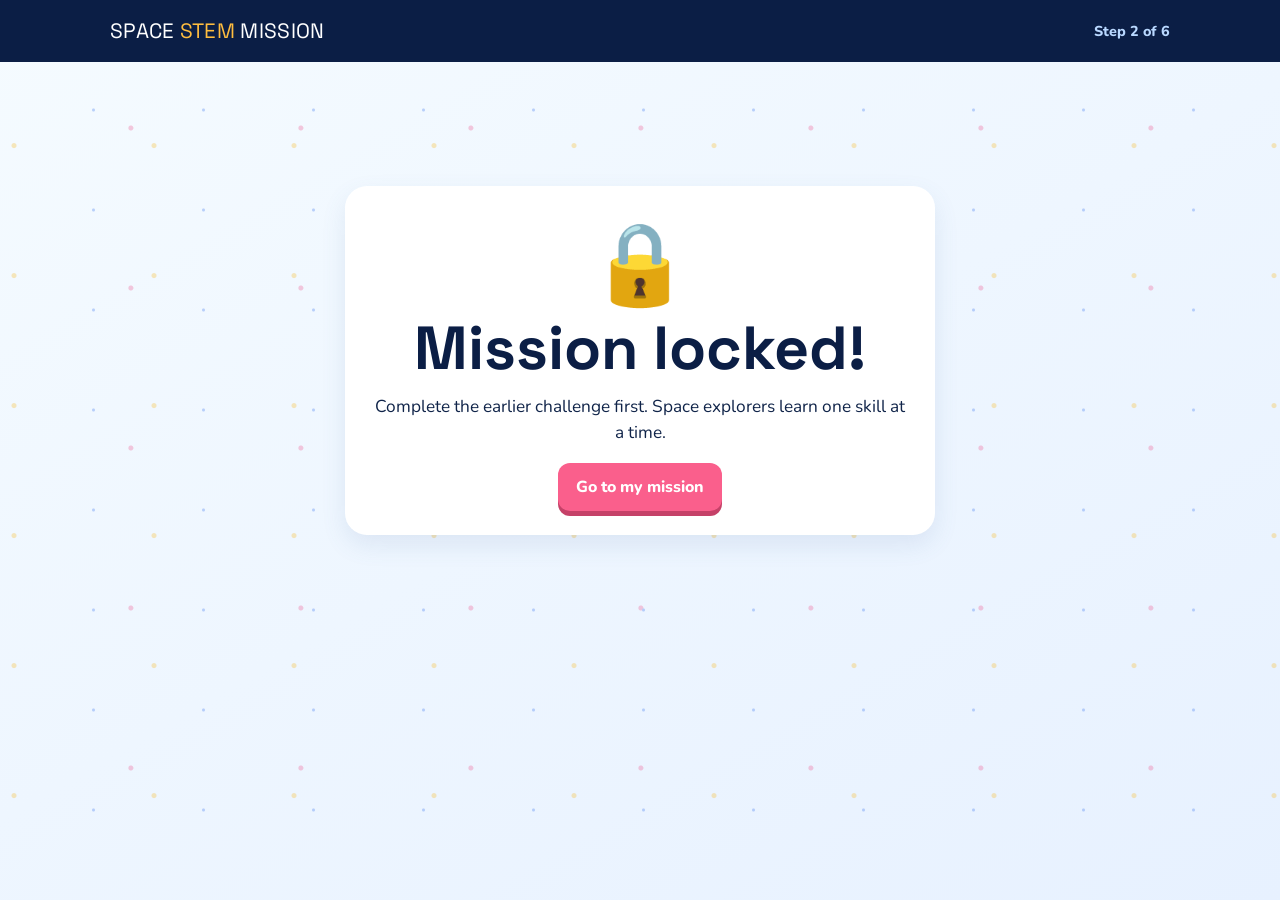
==== outputs/page2.html @ 0d5023b8 "second commit" ====
<!doctype html><html><head><meta charset="utf-8"><meta name="viewport" content="width=device-width,initial-scale=1"><title>Rocket Science</title><link rel="stylesheet" href="style.css"></head><body data-page="2"><header><div class="brand">SPACE <span>STEM</span> MISSION</div><div class="level">Step 2 of 6</div></header><main><div class="progress"><i class="dot"></i><i class="dot"></i><i class="dot"></i><i class="dot"></i><i class="dot"></i><i class="dot"></i></div><section class="hero"><div><span class="tag">SCIENCE</span><h1><span class="num">02</span> How rockets work</h1><p>A rocket pushes hot gas down. The gas pushes the rocket up — this is Newton’s third law: every action has an equal and opposite reaction.</p></div><div class="visual"><div id="rocket" class="rocket">🛰️</div></div></section><section class="card"><div class="challenge-head"><span class="badge">!</span><div><h2>Fuel the launch</h2><div class="challenge">Tap launch. Watch the rocket’s action and reaction!</div></div></div><div class="meters"><div class="meter"><b>Fuel</b>makes hot gas</div><div class="meter"><b>Engine</b>pushes it down</div><div class="meter"><b>Thrust</b>moves rocket up</div></div><button id="launch" class="primary">Launch rocket!</button><div class="answer" id="answer">Blast off! The engine sends gas downward, so the rocket gets a push upward.</div></section><div class="btns"><a class="button" href="page1.html">← Back</a><a data-next class="button" href="page3.html">Next: Design a ship →</a></div></main><script src="app.js"></script></body></html>
---- outputs/style.css ----
@import url('https://fonts.googleapis.com/css2?family=Nunito:wght@500;700;800;900&family=Space+Grotesk:wght@600;700&display=swap');

:root{--ink:#102449;--sky:#eaf7ff;--navy:#0b1e45;--blue:#2476e8;--gold:#ffbd3f;--pink:#fa5f8c;--mint:#5bcca5;--white:#fff;--muted:#58708e}
*{box-sizing:border-box} body{margin:0;background:linear-gradient(150deg,#f5fbff,#e7f1ff);color:var(--ink);font-family:Nunito,Arial,sans-serif;min-height:100vh}body:before{content:"";position:fixed;inset:0;z-index:-1;opacity:.38;background-image:radial-gradient(circle at 10% 12%,#f7c54d 0 2px,transparent 3px),radial-gradient(circle at 85% 10%,#5b8cf2 0 1px,transparent 2px),radial-gradient(circle at 77% 80%,#ee73a2 0 2px,transparent 3px);background-size:140px 130px,110px 100px,170px 160px}
header{background:var(--navy);color:white;padding:18px max(22px,calc((100vw - 1060px)/2));display:flex;justify-content:space-between;align-items:center;gap:16px}.brand{font-family:'Space Grotesk';font-size:1.3rem;letter-spacing:.3px}.brand span{color:var(--gold)}.level{font-weight:800;color:#b9d8ff;font-size:.9rem}
main{max-width:1060px;margin:auto;padding:34px 22px 44px}.progress{display:flex;gap:7px;margin:0 auto 30px;max-width:680px}.dot{height:10px;flex:1;background:#c4d3e8;border-radius:10px}.dot.done{background:var(--mint)}.dot.current{background:var(--gold)}
.hero{display:grid;grid-template-columns:1.05fr .95fr;gap:30px;align-items:center;margin-bottom:26px}h1{font:800 clamp(2rem,5vw,3.8rem)/.98 'Space Grotesk';margin:0 0 15px;color:var(--navy)}h1 .num{color:var(--pink);font-size:.45em;vertical-align:top}h2{font:800 1.55rem 'Space Grotesk';margin:0 0 8px}p{font-size:1.08rem;line-height:1.55;margin:.4rem 0 1rem}.tag{display:inline-block;background:#fff1c8;color:#805600;padding:6px 12px;border-radius:99px;font-size:.85rem;font-weight:900;margin-bottom:12px}.visual{min-height:230px;background:linear-gradient(140deg,#192f68,#285ea3);border-radius:26px;display:grid;place-items:center;overflow:hidden;position:relative;box-shadow:0 12px 28px #15396c35}.visual:after{content:"✦  ·  ✦    ·   ✧     ·  ✦";position:absolute;top:20px;color:#f8d988;font-size:23px;letter-spacing:8px}.rocket{font-size:110px;filter:drop-shadow(0 10px 8px #0005);transform:rotate(25deg)}
.card{background:#fff;border-radius:22px;padding:24px;box-shadow:0 10px 24px #5074a11f;margin:18px 0}.challenge-head{display:flex;align-items:center;gap:12px}.badge{background:var(--blue);color:#fff;border-radius:50%;width:35px;height:35px;display:grid;place-items:center;font-weight:900}.challenge{font-size:.93rem;color:var(--muted);font-weight:800}.btns{display:flex;justify-content:space-between;gap:12px;flex-wrap:wrap;margin-top:26px}button,.button{border:0;border-radius:12px;padding:13px 18px;font:800 1rem Nunito;cursor:pointer;text-decoration:none;display:inline-block;background:#dceafa;color:var(--navy)}button.primary,.button.primary{background:var(--pink);color:white;box-shadow:0 5px 0 #c54168}button:active,.button:active{transform:translateY(3px);box-shadow:none}button:disabled{cursor:not-allowed;opacity:.5}.answer{margin-top:14px;padding:11px 14px;border-radius:11px;background:#edf8f5;color:#14624a;font-weight:800;display:none}.answer.show{display:block}
.choice-grid{display:grid;grid-template-columns:repeat(3,1fr);gap:12px}.choice{border:3px solid #e0ecf8;background:#f7fbff;border-radius:16px;padding:13px;text-align:center;font:800 1rem Nunito}.choice.selected{border-color:var(--blue);background:#e4f1ff}.mini{font-size:2rem;display:block}.meters{display:grid;grid-template-columns:repeat(3,1fr);gap:10px;margin:16px 0}.meter{background:#eef4fa;padding:12px;border-radius:12px;text-align:center;font-weight:900}.meter b{display:block;font-size:1.35rem;color:var(--blue)}
.parts{display:flex;gap:10px;flex-wrap:wrap;margin:18px 0}.part{padding:11px 14px;background:#ffecb9;border:2px dashed #d49100;border-radius:12px;font-weight:900;cursor:grab}.ship-zone{min-height:180px;border:3px dashed #93b9df;border-radius:18px;background:#f4faff;padding:16px;display:flex;align-items:center;justify-content:center;gap:8px;flex-wrap:wrap}.ship-zone.over{background:#e3f6ed}.placed{font-size:2.7rem;cursor:pointer}.math{display:grid;grid-template-columns:1fr 1fr;gap:22px}.range-line{margin:15px 0}.range-line label{font-weight:900;display:flex;justify-content:space-between}input[type=range]{width:100%;accent-color:var(--pink)}.path{height:230px;background:#0d2451;border-radius:15px;position:relative;overflow:hidden}.axis{position:absolute;left:30px;right:15px;bottom:25px;border-top:2px solid #b8d5ff}.axis:before{content:"height";position:absolute;left:-25px;top:-80px;color:#cfe4ff;writing-mode:vertical-rl;font-size:.8rem}.path svg{width:100%;height:100%}.feedback{border-left:6px solid var(--mint);background:#effaf6;padding:17px;border-radius:0 14px 14px 0;font-size:1.05rem}.checklist{display:grid;gap:10px}.check{background:#f6f9fc;padding:12px;border-radius:11px;font-weight:800}.check::before{content:'✓';display:inline-grid;place-items:center;background:var(--mint);color:#073b31;border-radius:50%;width:22px;height:22px;margin-right:8px}
.locked{max-width:590px;margin:90px auto;text-align:center}.locked .lock{font-size:5rem}.small{font-size:.9rem;color:var(--muted)}
@media(max-width:700px){.hero,.math{grid-template-columns:1fr}.visual{min-height:180px}.choice-grid{grid-template-columns:1fr}.meters{grid-template-columns:1fr 1fr}header{padding:15px 18px}.level{display:none}}
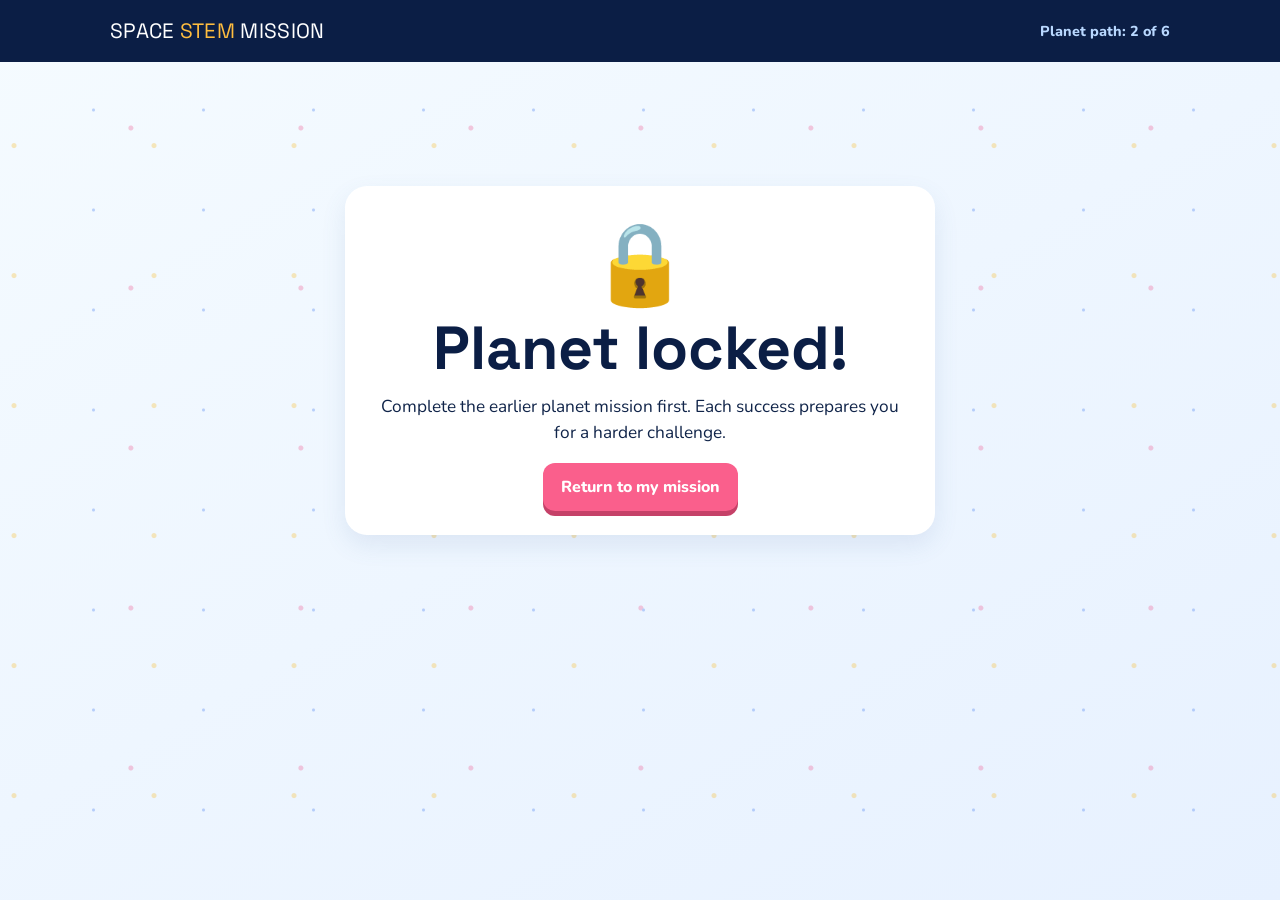
==== commit 871ce17c: "third commit" ====
--- a/outputs/page2.html
+++ b/outputs/page2.html
@@ -1 +1 @@
-<!doctype html><html><head><meta charset="utf-8"><meta name="viewport" content="width=device-width,initial-scale=1"><title>Rocket Science</title><link rel="stylesheet" href="style.css"></head><body data-page="2"><header><div class="brand">SPACE <span>STEM</span> MISSION</div><div class="level">Step 2 of 6</div></header><main><div class="progress"><i class="dot"></i><i class="dot"></i><i class="dot"></i><i class="dot"></i><i class="dot"></i><i class="dot"></i></div><section class="hero"><div><span class="tag">SCIENCE</span><h1><span class="num">02</span> How rockets work</h1><p>A rocket pushes hot gas down. The gas pushes the rocket up — this is Newton’s third law: every action has an equal and opposite reaction.</p></div><div class="visual"><div id="rocket" class="rocket">🛰️</div></div></section><section class="card"><div class="challenge-head"><span class="badge">!</span><div><h2>Fuel the launch</h2><div class="challenge">Tap launch. Watch the rocket’s action and reaction!</div></div></div><div class="meters"><div class="meter"><b>Fuel</b>makes hot gas</div><div class="meter"><b>Engine</b>pushes it down</div><div class="meter"><b>Thrust</b>moves rocket up</div></div><button id="launch" class="primary">Launch rocket!</button><div class="answer" id="answer">Blast off! The engine sends gas downward, so the rocket gets a push upward.</div></section><div class="btns"><a class="button" href="page1.html">← Back</a><a data-next class="button" href="page3.html">Next: Design a ship →</a></div></main><script src="app.js"></script></body></html>
+<!doctype html><html><head><meta charset="utf-8"><meta name="viewport" content="width=device-width,initial-scale=1"><title>Venus Thrust Test</title><link rel="stylesheet" href="style.css"></head><body data-page="2"><header><div class="brand">SPACE <span>STEM</span> MISSION</div><div class="level">Planet path: 2 of 6</div></header><main><div class="progress"><i class="dot"></i><i class="dot"></i><i class="dot"></i><i class="dot"></i><i class="dot"></i><i class="dot"></i></div><section class="hero"><div><span class="tag">PLANET 2 · SCIENCE</span><h1><span class="num">02</span> Venus thrust test</h1><p>Venus has a thick atmosphere. To leave its surface, a rocket must use the action–reaction pair that creates upward thrust.</p><div class="planet-name">♀ Venus · unlock second</div></div><div class="visual"><div class="rocket">♀️</div></div></section><section class="card"><div class="challenge-head"><span class="badge">!</span><div><h2>Mission 2: identify the force pair</h2><div class="challenge">Which sequence correctly explains why a rocket rises?</div></div></div><div class="choice-grid"><button class="choice" data-correct="true">Gas pushes down → rocket pushes up</button><button class="choice">Rocket pulls gas up → gas falls down</button><button class="choice">Fuel disappears → rocket floats up</button></div><div class="answer" id="answer">Venus unlocked! The engine sends gas downward, and the rocket gets an upward push.</div><div class="answer" id="try-again">Look for equal and opposite pushes.</div></section><section class="card bonus"><h2>♀ Venus bonus: atmosphere detective</h2><p>Would a smooth or bumpy rocket shell move through Venus’s thick air more easily?</p><div class="check">Smooth — it reduces resistance from the air.</div></section><div class="btns"><a class="button" href="page1.html">← Mercury</a><a data-next class="button" href="page3.html">Next: Earth crew design →</a></div></main><script src="app.js"></script></body></html>
--- a/outputs/style.css
+++ b/outputs/style.css
@@ -9,4 +9,5 @@
 .choice-grid{display:grid;grid-template-columns:repeat(3,1fr);gap:12px}.choice{border:3px solid #e0ecf8;background:#f7fbff;border-radius:16px;padding:13px;text-align:center;font:800 1rem Nunito}.choice.selected{border-color:var(--blue);background:#e4f1ff}.mini{font-size:2rem;display:block}.meters{display:grid;grid-template-columns:repeat(3,1fr);gap:10px;margin:16px 0}.meter{background:#eef4fa;padding:12px;border-radius:12px;text-align:center;font-weight:900}.meter b{display:block;font-size:1.35rem;color:var(--blue)}
 .parts{display:flex;gap:10px;flex-wrap:wrap;margin:18px 0}.part{padding:11px 14px;background:#ffecb9;border:2px dashed #d49100;border-radius:12px;font-weight:900;cursor:grab}.ship-zone{min-height:180px;border:3px dashed #93b9df;border-radius:18px;background:#f4faff;padding:16px;display:flex;align-items:center;justify-content:center;gap:8px;flex-wrap:wrap}.ship-zone.over{background:#e3f6ed}.placed{font-size:2.7rem;cursor:pointer}.math{display:grid;grid-template-columns:1fr 1fr;gap:22px}.range-line{margin:15px 0}.range-line label{font-weight:900;display:flex;justify-content:space-between}input[type=range]{width:100%;accent-color:var(--pink)}.path{height:230px;background:#0d2451;border-radius:15px;position:relative;overflow:hidden}.axis{position:absolute;left:30px;right:15px;bottom:25px;border-top:2px solid #b8d5ff}.axis:before{content:"height";position:absolute;left:-25px;top:-80px;color:#cfe4ff;writing-mode:vertical-rl;font-size:.8rem}.path svg{width:100%;height:100%}.feedback{border-left:6px solid var(--mint);background:#effaf6;padding:17px;border-radius:0 14px 14px 0;font-size:1.05rem}.checklist{display:grid;gap:10px}.check{background:#f6f9fc;padding:12px;border-radius:11px;font-weight:800}.check::before{content:'✓';display:inline-grid;place-items:center;background:var(--mint);color:#073b31;border-radius:50%;width:22px;height:22px;margin-right:8px}
 .locked{max-width:590px;margin:90px auto;text-align:center}.locked .lock{font-size:5rem}.small{font-size:.9rem;color:var(--muted)}
+.choice.incorrect{border-color:#ef6a70;background:#fff0f1}.bonus{display:none;border:2px solid #ffcf65;background:linear-gradient(135deg,#fffdf4,#fff5d6)}.planet-unlocked .bonus{display:block}.planet-name{display:inline-flex;align-items:center;gap:8px;background:#eaf0ff;color:#244a93;padding:7px 12px;border-radius:99px;font-weight:900;margin:0 0 12px}.mission-check{display:grid;gap:10px;margin:18px 0}.mission-check label{padding:12px;border-radius:11px;background:#f6f9fc;font-weight:800;cursor:pointer}.mission-check input{width:18px;height:18px;vertical-align:middle;margin-right:8px;accent-color:var(--pink)}
 @media(max-width:700px){.hero,.math{grid-template-columns:1fr}.visual{min-height:180px}.choice-grid{grid-template-columns:1fr}.meters{grid-template-columns:1fr 1fr}header{padding:15px 18px}.level{display:none}}
